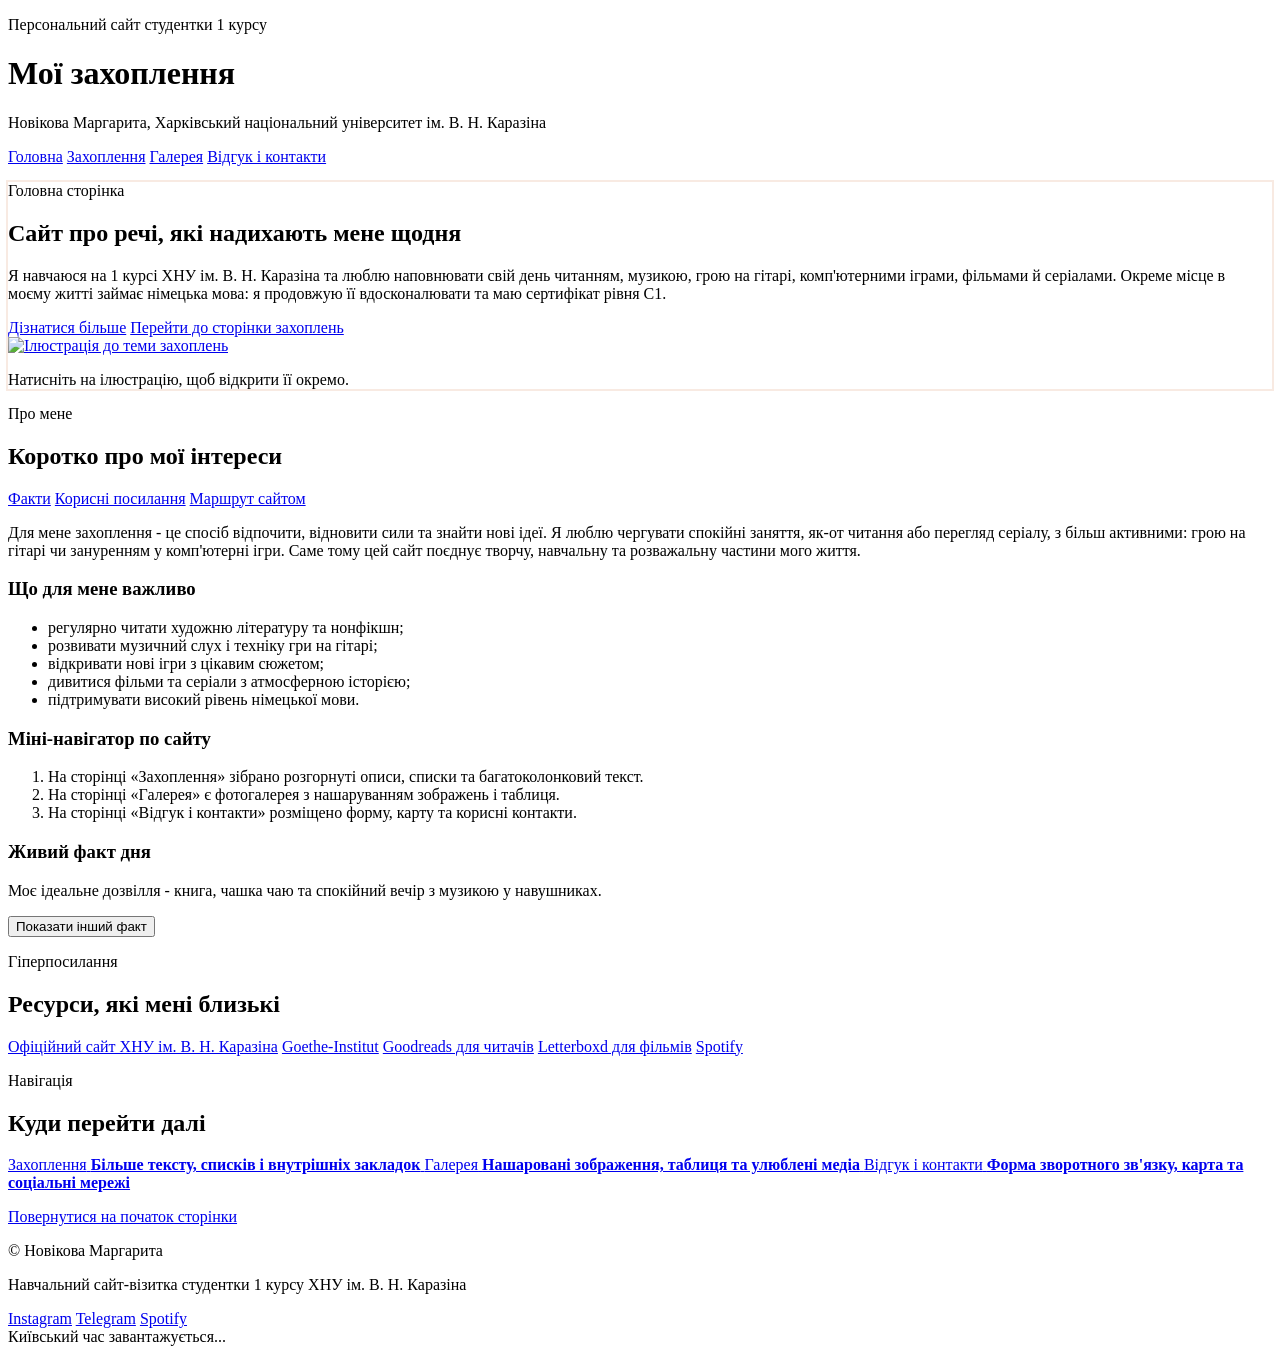
==== index.html @ 20f87be4 "Add files via upload" ====
<!DOCTYPE html>
<html lang="uk">
<head>
    <meta charset="UTF-8">
    <meta name="viewport" content="width=device-width, initial-scale=1.0">
    <title>Головна</title>
    <style>
        body.page-home .hero-card {
            outline: 2px solid rgba(201, 107, 55, 0.14);
        }
    </style>
    <link rel="stylesheet" href="css/styles.css">
    <script src="js/script.js" defer></script>
</head>
<body id="top" class="page-home">
    <header class="site-header">
        <div class="brand-block">
            <p class="eyebrow">Персональний сайт студентки 1 курсу</p>
            <h1>Мої захоплення</h1>
            <p class="subtitle">Новікова Маргарита, Харківський національний університет ім. В. Н. Каразіна</p>
        </div>
        <nav class="main-nav" aria-label="Головне меню">
            <a href="index.html">Головна</a>
            <a href="hobbies.html">Захоплення</a>
            <a href="gallery.html">Галерея</a>
            <a href="contact.html">Відгук і контакти</a>
        </nav>
    </header>

    <main class="page-shell">
        <section class="hero-card">
            <div class="hero-text">
                <p class="section-label">Головна сторінка</p>
                <h2>Сайт про речі, які надихають мене щодня</h2>
                <p>
                    Я навчаюся на 1 курсі ХНУ ім. В. Н. Каразіна та люблю наповнювати свій день
                    читанням, музикою, грою на гітарі, комп'ютерними іграми, фільмами й серіалами.
                    Окреме місце в моєму житті займає німецька мова: я продовжую її вдосконалювати та маю
                    сертифікат рівня C1.
                </p>
                <div class="button-row">
                    <a class="button-link" href="#about">Дізнатися більше</a>
                    <a class="button-link alt" href="hobbies.html">Перейти до сторінки захоплень</a>
                </div>
            </div>
            <div class="hero-media">
                <a href="assets/hero.svg">
                    <img src="assets/hero.svg" alt="Ілюстрація до теми захоплень">
                </a>
                <p class="media-caption">Натисніть на ілюстрацію, щоб відкрити її окремо.</p>
            </div>
        </section>

        <section class="section-card" id="about">
            <div class="section-heading">
                <p class="section-label">Про мене</p>
                <h2>Коротко про мої інтереси</h2>
            </div>
            <div class="link-cloud">
                <a href="#facts">Факти</a>
                <a href="#resources">Корисні посилання</a>
                <a href="#routes">Маршрут сайтом</a>
            </div>
            <p>
                Для мене захоплення - це спосіб відпочити, відновити сили та знайти нові ідеї. Я люблю
                чергувати спокійні заняття, як-от читання або перегляд серіалу, з більш активними:
                грою на гітарі чи зануренням у комп'ютерні ігри. Саме тому цей сайт поєднує творчу,
                навчальну та розважальну частини мого життя.
            </p>
        </section>

        <section class="grid-section" id="facts">
            <article class="info-card accent">
                <h3>Що для мене важливо</h3>
                <ul class="fancy-list">
                    <li>регулярно читати художню літературу та нонфікшн;</li>
                    <li>розвивати музичний слух і техніку гри на гітарі;</li>
                    <li>відкривати нові ігри з цікавим сюжетом;</li>
                    <li>дивитися фільми та серіали з атмосферною історією;</li>
                    <li>підтримувати високий рівень німецької мови.</li>
                </ul>
            </article>
            <article class="info-card">
                <h3>Міні-навігатор по сайту</h3>
                <ol class="number-list">
                    <li>На сторінці «Захоплення» зібрано розгорнуті описи, списки та багатоколонковий текст.</li>
                    <li>На сторінці «Галерея» є фотогалерея з нашаруванням зображень і таблиця.</li>
                    <li>На сторінці «Відгук і контакти» розміщено форму, карту та корисні контакти.</li>
                </ol>
            </article>
            <article class="info-card spotlight">
                <h3>Живий факт дня</h3>
                <p class="fact-text" data-fact-text>
                    Моє ідеальне дозвілля - книга, чашка чаю та спокійний вечір з музикою у навушниках.
                </p>
                <button class="action-button" type="button" data-fact-button>Показати інший факт</button>
            </article>
        </section>

        <section class="section-card" id="resources">
            <div class="section-heading">
                <p class="section-label">Гіперпосилання</p>
                <h2>Ресурси, які мені близькі</h2>
            </div>
            <div class="resource-list">
                <a href="https://karazin.ua/" target="_blank" rel="noopener noreferrer">Офіційний сайт ХНУ ім. В. Н. Каразіна</a>
                <a href="https://www.goethe.de/" target="_blank" rel="noopener noreferrer">Goethe-Institut</a>
                <a href="https://www.goodreads.com/" target="_blank" rel="noopener noreferrer">Goodreads для читачів</a>
                <a href="https://letterboxd.com/" target="_blank" rel="noopener noreferrer">Letterboxd для фільмів</a>
                <a href="https://open.spotify.com/" target="_blank" rel="noopener noreferrer">Spotify</a>
            </div>
        </section>

        <section class="section-card" id="routes">
            <div class="section-heading">
                <p class="section-label">Навігація</p>
                <h2>Куди перейти далі</h2>
            </div>
            <div class="card-links">
                <a class="route-card" href="hobbies.html">
                    <span>Захоплення</span>
                    <strong>Більше тексту, списків і внутрішніх закладок</strong>
                </a>
                <a class="route-card" href="gallery.html">
                    <span>Галерея</span>
                    <strong>Нашаровані зображення, таблиця та улюблені медіа</strong>
                </a>
                <a class="route-card" href="contact.html">
                    <span>Відгук і контакти</span>
                    <strong>Форма зворотного зв'язку, карта та соціальні мережі</strong>
                </a>
            </div>
            <p class="back-link"><a href="#top">Повернутися на початок сторінки</a></p>
        </section>
    </main>

    <footer class="site-footer">
        <div>
            <p>&copy; Новікова Маргарита</p>
            <p>Навчальний сайт-візитка студентки 1 курсу ХНУ ім. В. Н. Каразіна</p>
        </div>
        <div class="footer-links">
            <a href="https://www.instagram.com/" target="_blank" rel="noopener noreferrer">Instagram</a>
            <a href="https://t.me/" target="_blank" rel="noopener noreferrer">Telegram</a>
            <a href="https://open.spotify.com/" target="_blank" rel="noopener noreferrer">Spotify</a>
        </div>
        <div class="clock-badge" data-clock>
            Київський час завантажується...
        </div>
    </footer>
</body>
</html>
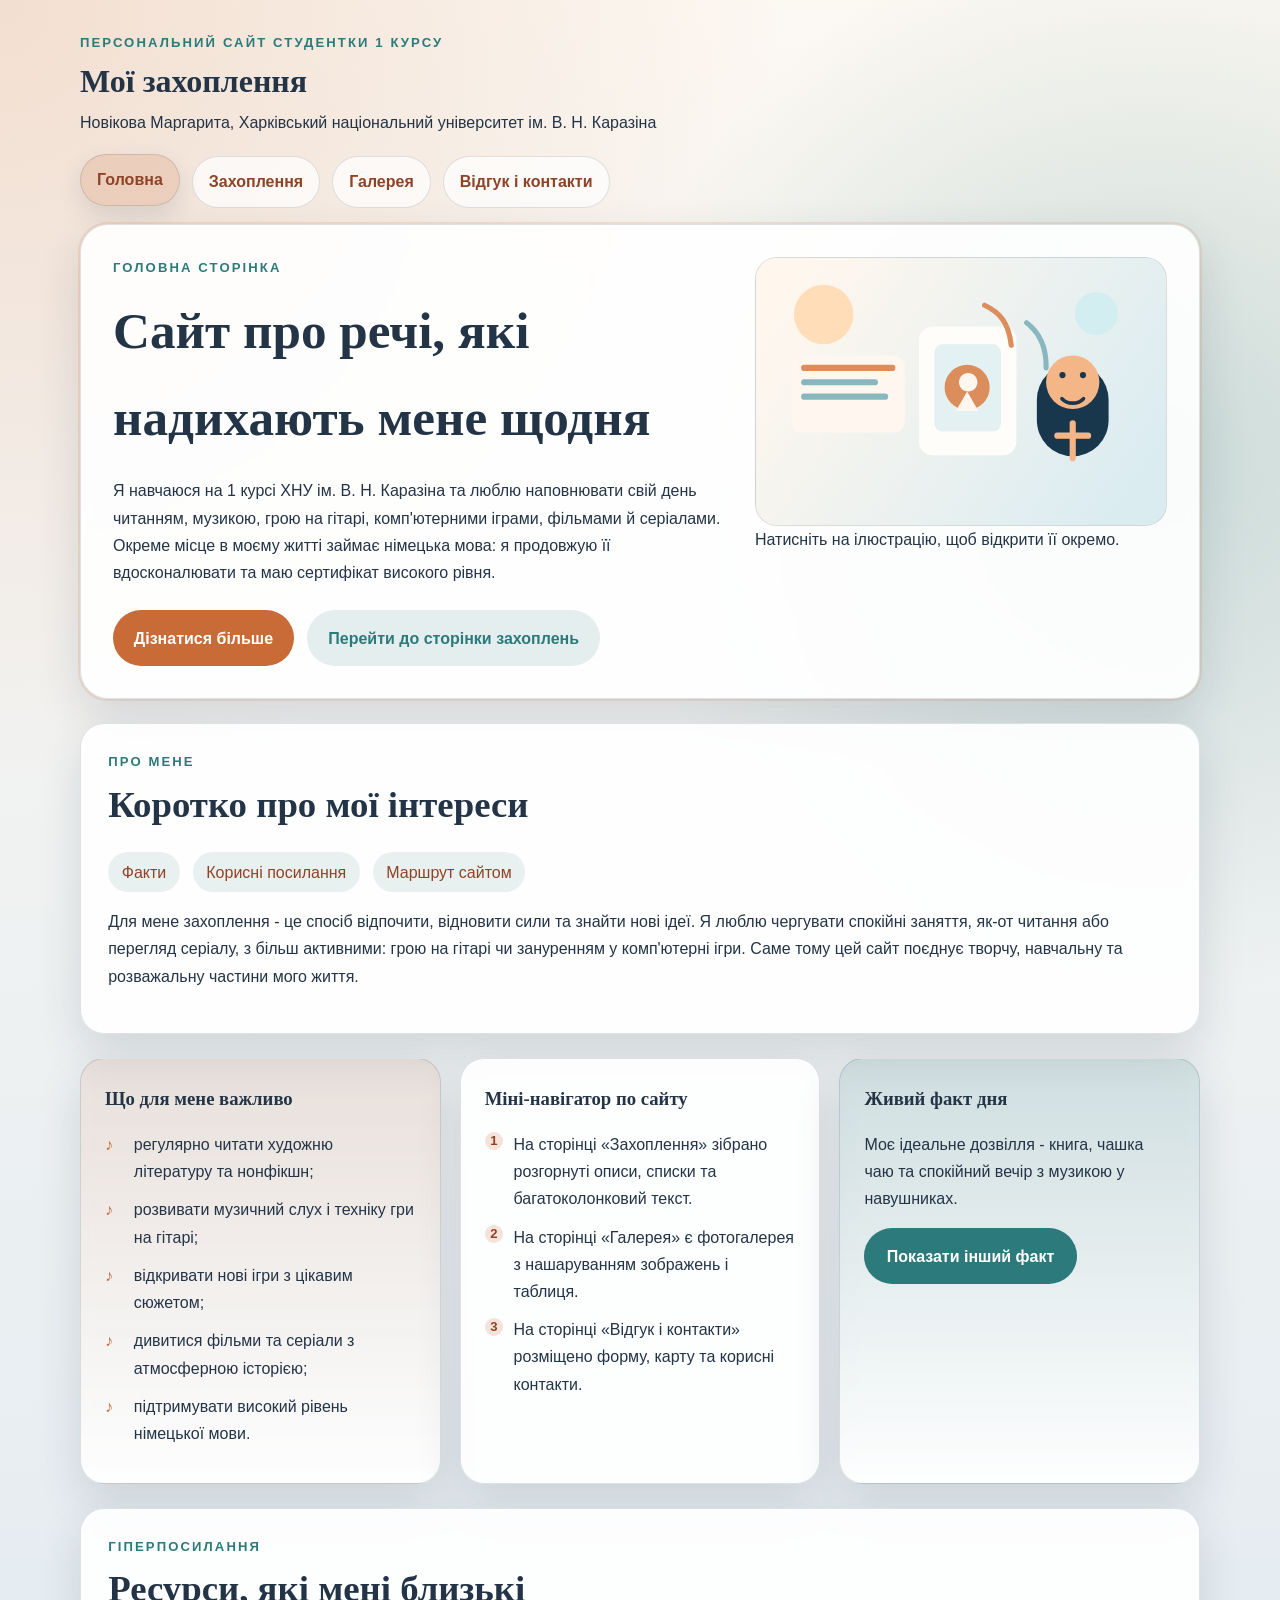
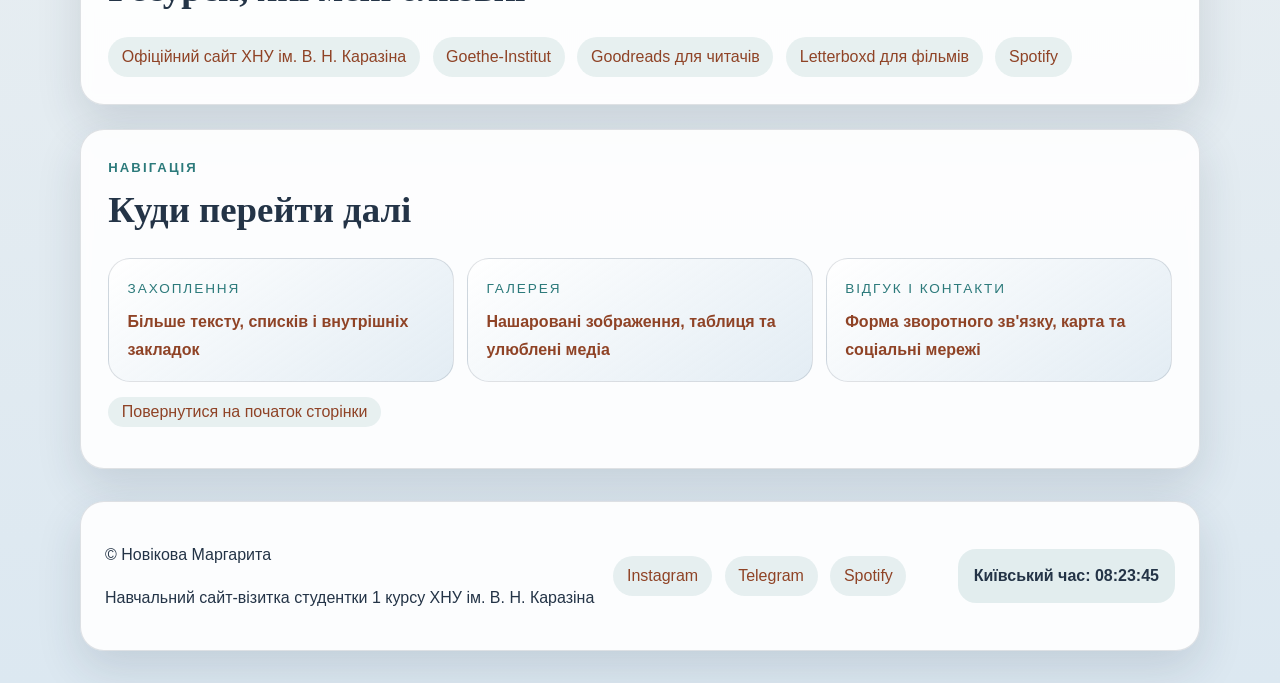
==== commit ba0745f3: "Update index.html" ====
--- a/index.html
+++ b/index.html
@@ -36,7 +36,7 @@
                     Я навчаюся на 1 курсі ХНУ ім. В. Н. Каразіна та люблю наповнювати свій день
                     читанням, музикою, грою на гітарі, комп'ютерними іграми, фільмами й серіалами.
                     Окреме місце в моєму житті займає німецька мова: я продовжую її вдосконалювати та маю
-                    сертифікат рівня C1.
+                    сертифікат високого рівня.
                 </p>
                 <div class="button-row">
                     <a class="button-link" href="#about">Дізнатися більше</a>
--- a/css/styles.css
+++ b/css/styles.css
@@ -0,0 +1,611 @@
+:root {
+    --bg-top: #fcf8f2;
+    --bg-bottom: #dce8f1;
+    --panel: rgba(255, 255, 255, 0.9);
+    --panel-strong: #fffaf4;
+    --ink: #243447;
+    --accent: #c96b37;
+    --accent-deep: #8f4326;
+    --teal: #2c7a7b;
+    --border: rgba(36, 52, 71, 0.14);
+    --shadow: 0 18px 45px rgba(36, 52, 71, 0.14);
+    --radius: 24px;
+}
+
+* {
+    box-sizing: border-box;
+}
+
+html {
+    scroll-behavior: smooth;
+}
+
+body {
+    margin: 0;
+    min-height: 100vh;
+    color: var(--ink);
+    font-family: "Segoe UI", Tahoma, Geneva, Verdana, sans-serif;
+    line-height: 1.7;
+    background:
+        radial-gradient(circle at top left, rgba(201, 107, 55, 0.18), transparent 30%),
+        radial-gradient(circle at 90% 20%, rgba(44, 122, 123, 0.22), transparent 25%),
+        linear-gradient(180deg, var(--bg-top), var(--bg-bottom));
+}
+
+img {
+    display: block;
+    max-width: 100%;
+}
+
+a {
+    color: var(--accent-deep);
+}
+
+a:hover {
+    color: var(--teal);
+}
+
+.site-header,
+.site-footer,
+.page-shell {
+    width: min(1120px, calc(100% - 2rem));
+    margin: 0 auto;
+}
+
+.site-header {
+    display: flex;
+    flex-wrap: wrap;
+    justify-content: space-between;
+    gap: 1.25rem;
+    align-items: center;
+    padding: 2rem 0 1rem;
+}
+
+.site-header.compact {
+    padding-top: 1.5rem;
+}
+
+.brand-block h1,
+.hero-text h2,
+.section-heading h2,
+.info-card h3 {
+    margin: 0;
+    font-family: Georgia, "Times New Roman", serif;
+}
+
+.eyebrow,
+.section-label,
+.subtitle,
+.media-caption,
+.note {
+    margin: 0;
+}
+
+.eyebrow,
+.section-label {
+    font-size: 0.82rem;
+    letter-spacing: 0.16em;
+    text-transform: uppercase;
+    color: var(--teal);
+    font-weight: 700;
+}
+
+.subtitle {
+    max-width: 42rem;
+}
+
+.main-nav {
+    display: flex;
+    flex-wrap: wrap;
+    gap: 0.75rem;
+}
+
+.main-nav a,
+.button-link,
+.action-button {
+    border-radius: 999px;
+    text-decoration: none;
+    transition: transform 0.2s ease, box-shadow 0.2s ease, background 0.2s ease;
+}
+
+.main-nav a {
+    padding: 0.72rem 1rem;
+    background: rgba(255, 255, 255, 0.7);
+    border: 1px solid var(--border);
+    font-weight: 600;
+}
+
+.main-nav a.active,
+.main-nav a:hover,
+.button-link:hover,
+.action-button:hover {
+    transform: translateY(-2px);
+    box-shadow: 0 10px 24px rgba(36, 52, 71, 0.12);
+}
+
+.main-nav a.active {
+    background: rgba(201, 107, 55, 0.18);
+}
+
+.page-shell {
+    padding-bottom: 2rem;
+}
+
+.hero-card,
+.section-card,
+.info-card,
+.site-footer {
+    background: var(--panel);
+    border: 1px solid var(--border);
+    box-shadow: var(--shadow);
+    backdrop-filter: blur(6px);
+}
+
+.hero-card {
+    display: grid;
+    grid-template-columns: 1.2fr 0.8fr;
+    gap: 1.5rem;
+    padding: 2rem;
+    border-radius: calc(var(--radius) + 4px);
+}
+
+.hero-text h2 {
+    margin-top: 0.5rem;
+    margin-bottom: 1rem;
+    font-size: clamp(2rem, 4vw, 3.2rem);
+}
+
+.hero-media img {
+    border-radius: 22px;
+    border: 1px solid var(--border);
+    background: linear-gradient(135deg, #fff8ee, #e1eef1);
+}
+
+.button-row {
+    display: flex;
+    flex-wrap: wrap;
+    gap: 0.85rem;
+    margin-top: 1.5rem;
+}
+
+.button-link,
+.action-button {
+    display: inline-flex;
+    align-items: center;
+    justify-content: center;
+    cursor: pointer;
+}
+
+.button-link {
+    padding: 0.9rem 1.3rem;
+    background: var(--accent);
+    color: #fff;
+    font-weight: 700;
+}
+
+.button-link.alt {
+    background: rgba(44, 122, 123, 0.12);
+    color: var(--teal);
+}
+
+.section-card {
+    margin-top: 1.5rem;
+    padding: 1.7rem;
+    border-radius: var(--radius);
+}
+
+.section-heading {
+    margin-bottom: 1rem;
+}
+
+.section-heading h2 {
+    font-size: clamp(1.6rem, 3vw, 2.3rem);
+}
+
+.link-cloud,
+.resource-list,
+.card-links,
+.media-strip,
+.footer-links {
+    display: flex;
+    flex-wrap: wrap;
+    gap: 0.8rem;
+}
+
+.link-cloud a,
+.resource-list a,
+.footer-links a,
+.back-link a {
+    padding: 0.4rem 0.85rem;
+    border-radius: 999px;
+    background: rgba(44, 122, 123, 0.1);
+    text-decoration: none;
+}
+
+.grid-section {
+    display: grid;
+    grid-template-columns: repeat(3, minmax(0, 1fr));
+    gap: 1.2rem;
+    margin-top: 1.5rem;
+}
+
+.info-card {
+    padding: 1.5rem;
+    border-radius: var(--radius);
+}
+
+.info-card.accent {
+    background: linear-gradient(180deg, rgba(201, 107, 55, 0.12), rgba(255, 255, 255, 0.92));
+}
+
+.info-card.spotlight {
+    background: linear-gradient(180deg, rgba(44, 122, 123, 0.15), rgba(255, 255, 255, 0.92));
+}
+
+.fancy-list,
+.number-list {
+    padding-left: 0;
+    margin: 1rem 0 0;
+}
+
+.fancy-list li,
+.number-list li {
+    list-style: none;
+    margin-bottom: 0.7rem;
+    padding-left: 1.8rem;
+    position: relative;
+}
+
+.fancy-list li::before {
+    content: "♪";
+    color: var(--accent);
+    position: absolute;
+    left: 0;
+    font-weight: 700;
+}
+
+.number-list {
+    counter-reset: custom;
+}
+
+.number-list li::before {
+    counter-increment: custom;
+    content: counter(custom);
+    position: absolute;
+    left: 0;
+    top: 0.08rem;
+    width: 1.15rem;
+    height: 1.15rem;
+    border-radius: 50%;
+    background: rgba(201, 107, 55, 0.18);
+    color: var(--accent-deep);
+    font-size: 0.82rem;
+    text-align: center;
+    line-height: 1.15rem;
+    font-weight: 700;
+}
+
+.route-card {
+    flex: 1 1 220px;
+    min-height: 120px;
+    padding: 1.15rem;
+    border-radius: 22px;
+    background: linear-gradient(145deg, rgba(255, 255, 255, 0.95), rgba(220, 232, 241, 0.8));
+    border: 1px solid var(--border);
+    text-decoration: none;
+}
+
+.route-card span {
+    display: block;
+    font-size: 0.85rem;
+    letter-spacing: 0.14em;
+    text-transform: uppercase;
+    color: var(--teal);
+    margin-bottom: 0.5rem;
+}
+
+.columns {
+    column-width: 18rem;
+    column-gap: 2rem;
+    margin-top: 1rem;
+}
+
+.columns p {
+    margin-top: 0;
+    break-inside: avoid;
+}
+
+.media-strip {
+    margin-top: 1rem;
+}
+
+.media-strip a {
+    flex: 1 1 200px;
+    max-width: 280px;
+}
+
+.media-strip img {
+    border-radius: 20px;
+    border: 1px solid var(--border);
+    background: #fff;
+    padding: 0.25rem;
+}
+
+.styled-table {
+    width: 100%;
+    border-collapse: collapse;
+    margin-top: 1rem;
+    overflow: hidden;
+    border-radius: 20px;
+}
+
+.styled-table caption {
+    margin-bottom: 0.8rem;
+    caption-side: top;
+    font-weight: 700;
+    color: var(--accent-deep);
+}
+
+.styled-table th,
+.styled-table td {
+    padding: 0.95rem;
+    border: 1px solid rgba(36, 52, 71, 0.1);
+    text-align: left;
+    vertical-align: top;
+}
+
+.styled-table thead {
+    background: rgba(44, 122, 123, 0.12);
+}
+
+.layered-gallery {
+    position: relative;
+    min-height: 420px;
+    margin-top: 1rem;
+    border-radius: 24px;
+    background:
+        linear-gradient(135deg, rgba(255, 250, 244, 0.95), rgba(219, 235, 242, 0.95)),
+        repeating-linear-gradient(
+            45deg,
+            rgba(201, 107, 55, 0.06),
+            rgba(201, 107, 55, 0.06) 12px,
+            rgba(255, 255, 255, 0.02) 12px,
+            rgba(255, 255, 255, 0.02) 24px
+        );
+    border: 1px solid var(--border);
+    overflow: hidden;
+}
+
+.layer {
+    position: absolute;
+    width: min(240px, 42vw);
+    border-radius: 22px;
+    transition: transform 0.25s ease;
+}
+
+.layer img {
+    width: 100%;
+    border-radius: 22px;
+    box-shadow: 0 20px 30px rgba(36, 52, 71, 0.18);
+}
+
+.layer:hover {
+    transform: translateY(-8px) scale(1.03);
+}
+
+.layer.one {
+    left: 4%;
+    top: 12%;
+    z-index: 1;
+}
+
+.layer.two {
+    left: 24%;
+    top: 4%;
+    z-index: 3;
+}
+
+.layer.three {
+    left: 43%;
+    top: 16%;
+    z-index: 5;
+}
+
+.layer.four {
+    left: 16%;
+    top: 44%;
+    z-index: 4;
+}
+
+.layer.five {
+    left: 56%;
+    top: 38%;
+    z-index: 2;
+}
+
+.feedback-form {
+    display: grid;
+    gap: 1rem;
+    margin-top: 1rem;
+}
+
+.feedback-form label,
+.feedback-form fieldset {
+    display: grid;
+    gap: 0.45rem;
+    padding: 1rem;
+    border-radius: 18px;
+    background: rgba(255, 250, 244, 0.82);
+    border: 1px solid rgba(36, 52, 71, 0.1);
+}
+
+.feedback-form input,
+.feedback-form select,
+.feedback-form textarea {
+    width: 100%;
+    padding: 0.78rem 0.9rem;
+    border-radius: 14px;
+    border: 1px solid rgba(36, 52, 71, 0.2);
+    font: inherit;
+    background: #fff;
+}
+
+.inline-option,
+.checkbox-line {
+    display: flex;
+    align-items: center;
+    gap: 0.65rem;
+}
+
+.inline-option input,
+.checkbox-line input {
+    width: auto;
+}
+
+.action-button {
+    width: fit-content;
+    border: 0;
+    padding: 0.9rem 1.4rem;
+    background: var(--teal);
+    color: #fff;
+    font: inherit;
+    font-weight: 700;
+}
+
+.form-status {
+    min-height: 1.5rem;
+    font-weight: 700;
+    color: var(--accent-deep);
+}
+
+.map-frame {
+    margin-top: 1rem;
+    overflow: hidden;
+    border-radius: 22px;
+    border: 1px solid var(--border);
+}
+
+.video-frame,
+.map-frame iframe {
+    display: block;
+    width: 100%;
+}
+
+.video-frame {
+    margin-top: 1rem;
+    overflow: hidden;
+    border-radius: 22px;
+    border: 1px solid var(--border);
+    background: rgba(255, 255, 255, 0.75);
+    aspect-ratio: 16 / 9;
+}
+
+.video-frame iframe,
+.map-frame iframe {
+    display: block;
+    width: 100%;
+    border: 0;
+}
+
+.video-frame iframe {
+    height: 100%;
+}
+
+.map-frame iframe {
+    min-height: 340px;
+}
+
+.site-footer {
+    margin-bottom: 2rem;
+    padding: 1.4rem 1.5rem;
+    border-radius: 24px;
+    display: grid;
+    grid-template-columns: 1.5fr 1fr auto;
+    gap: 1rem;
+    align-items: center;
+}
+
+.clock-badge {
+    justify-self: end;
+    padding: 0.85rem 1rem;
+    border-radius: 18px;
+    background: rgba(44, 122, 123, 0.12);
+    text-align: center;
+    font-weight: 700;
+}
+
+@media (max-width: 900px) {
+    .hero-card,
+    .grid-section,
+    .site-footer {
+        grid-template-columns: 1fr;
+    }
+
+    .clock-badge {
+        justify-self: start;
+    }
+}
+
+@media (max-width: 760px) {
+    .site-header {
+        padding-top: 1.25rem;
+    }
+
+    .hero-card,
+    .section-card,
+    .info-card,
+    .site-footer {
+        padding: 1.2rem;
+    }
+
+    .layered-gallery {
+        min-height: 540px;
+    }
+
+    .layer {
+        width: min(210px, 64vw);
+    }
+
+    .layer.one {
+        left: 4%;
+        top: 6%;
+    }
+
+    .layer.two {
+        left: 34%;
+        top: 10%;
+    }
+
+    .layer.three {
+        left: 18%;
+        top: 34%;
+    }
+
+    .layer.four {
+        left: 2%;
+        top: 56%;
+    }
+
+    .layer.five {
+        left: 42%;
+        top: 62%;
+    }
+}
+
+@media (max-width: 520px) {
+    body {
+        line-height: 1.6;
+    }
+
+    .site-header,
+    .site-footer,
+    .page-shell {
+        width: min(100% - 1rem, 1120px);
+    }
+
+    .main-nav a,
+    .button-link,
+    .action-button {
+        width: 100%;
+    }
+}
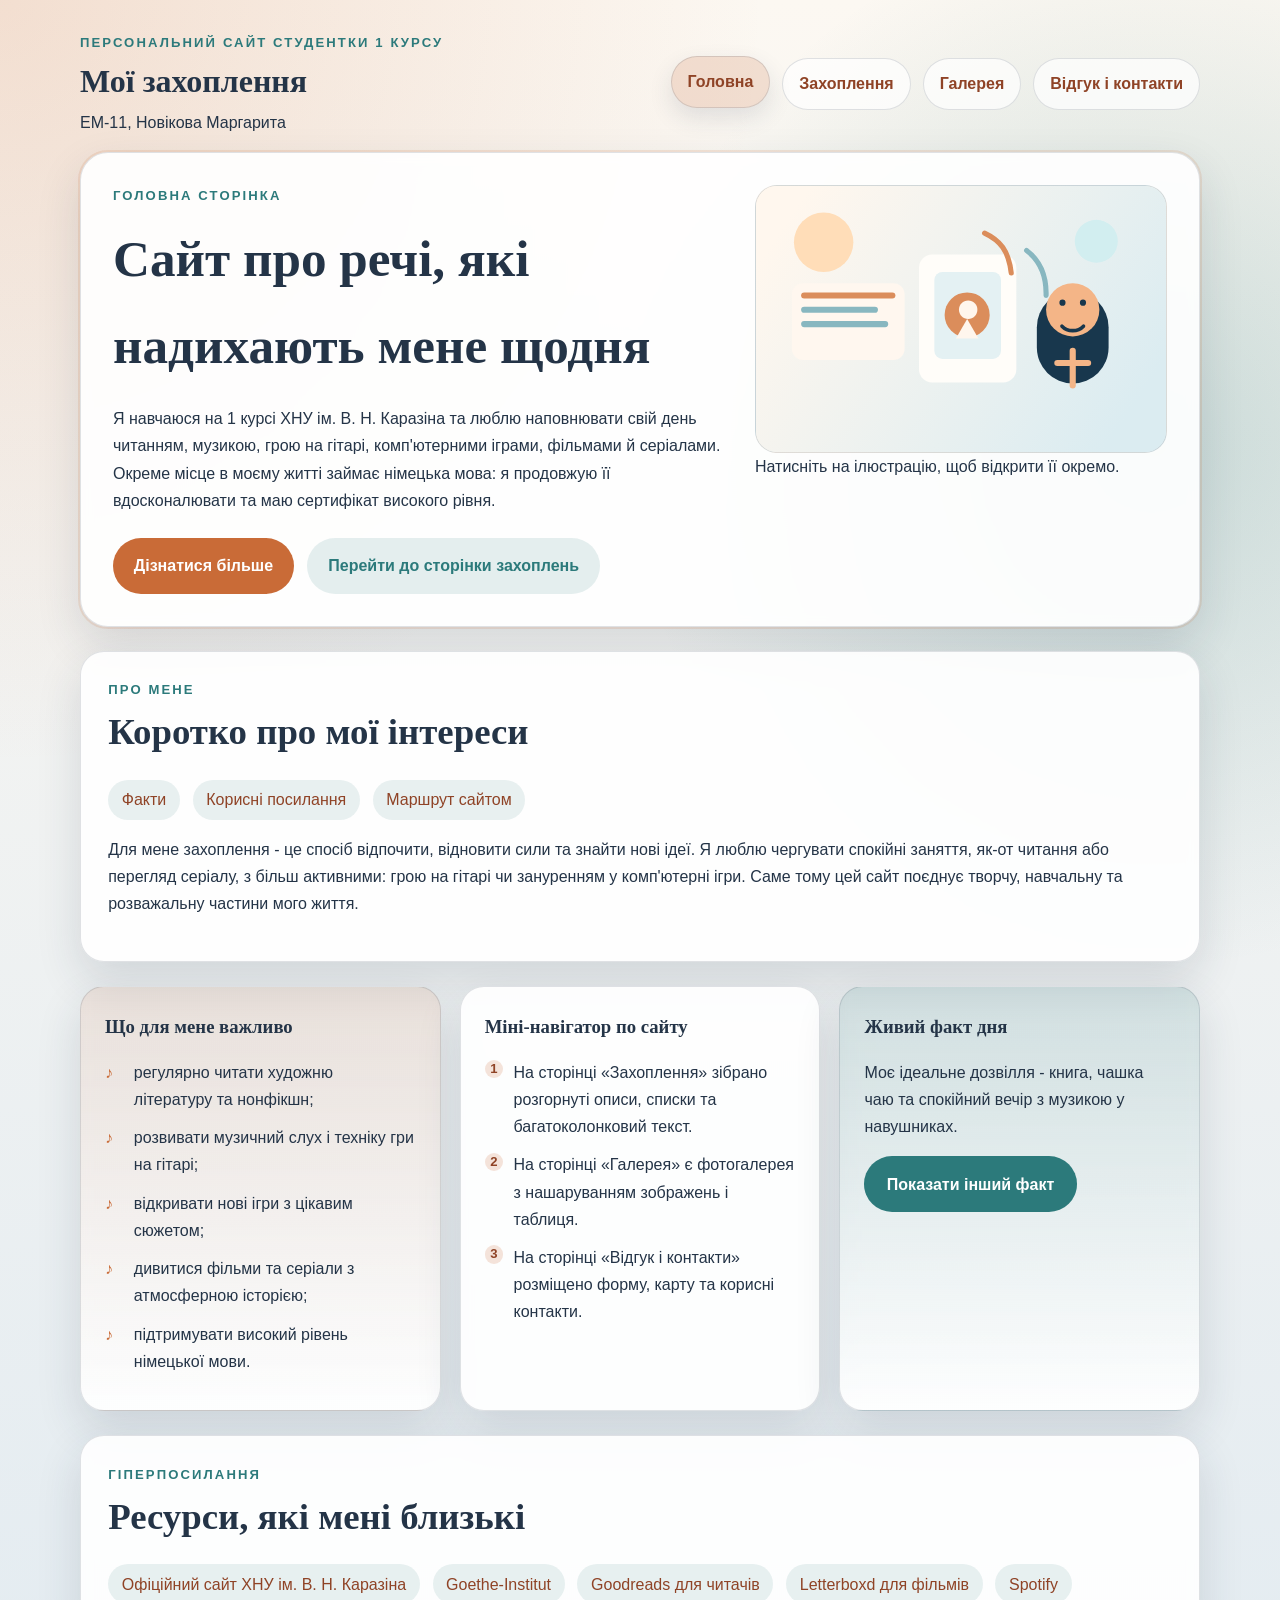
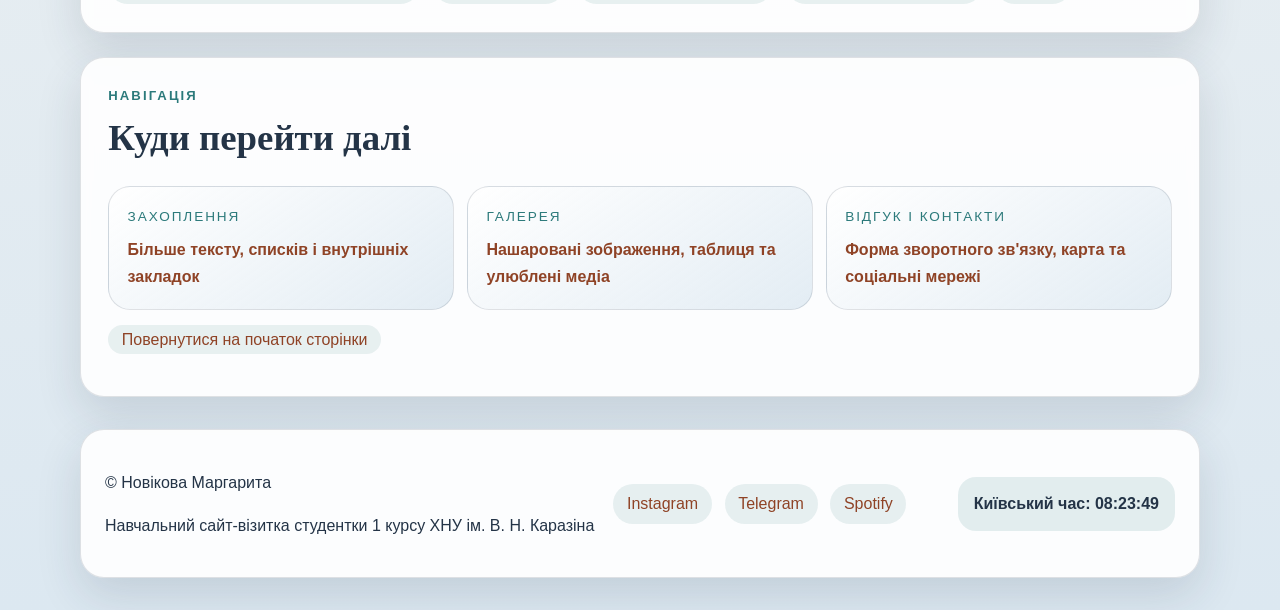
==== commit 4a64d9da: "Update index.html" ====
--- a/index.html
+++ b/index.html
@@ -17,7 +17,7 @@
         <div class="brand-block">
             <p class="eyebrow">Персональний сайт студентки 1 курсу</p>
             <h1>Мої захоплення</h1>
-            <p class="subtitle">Новікова Маргарита, Харківський національний університет ім. В. Н. Каразіна</p>
+            <p class="subtitle">ЕМ-11, Новікова Маргарита</p>
         </div>
         <nav class="main-nav" aria-label="Головне меню">
             <a href="index.html">Головна</a>
